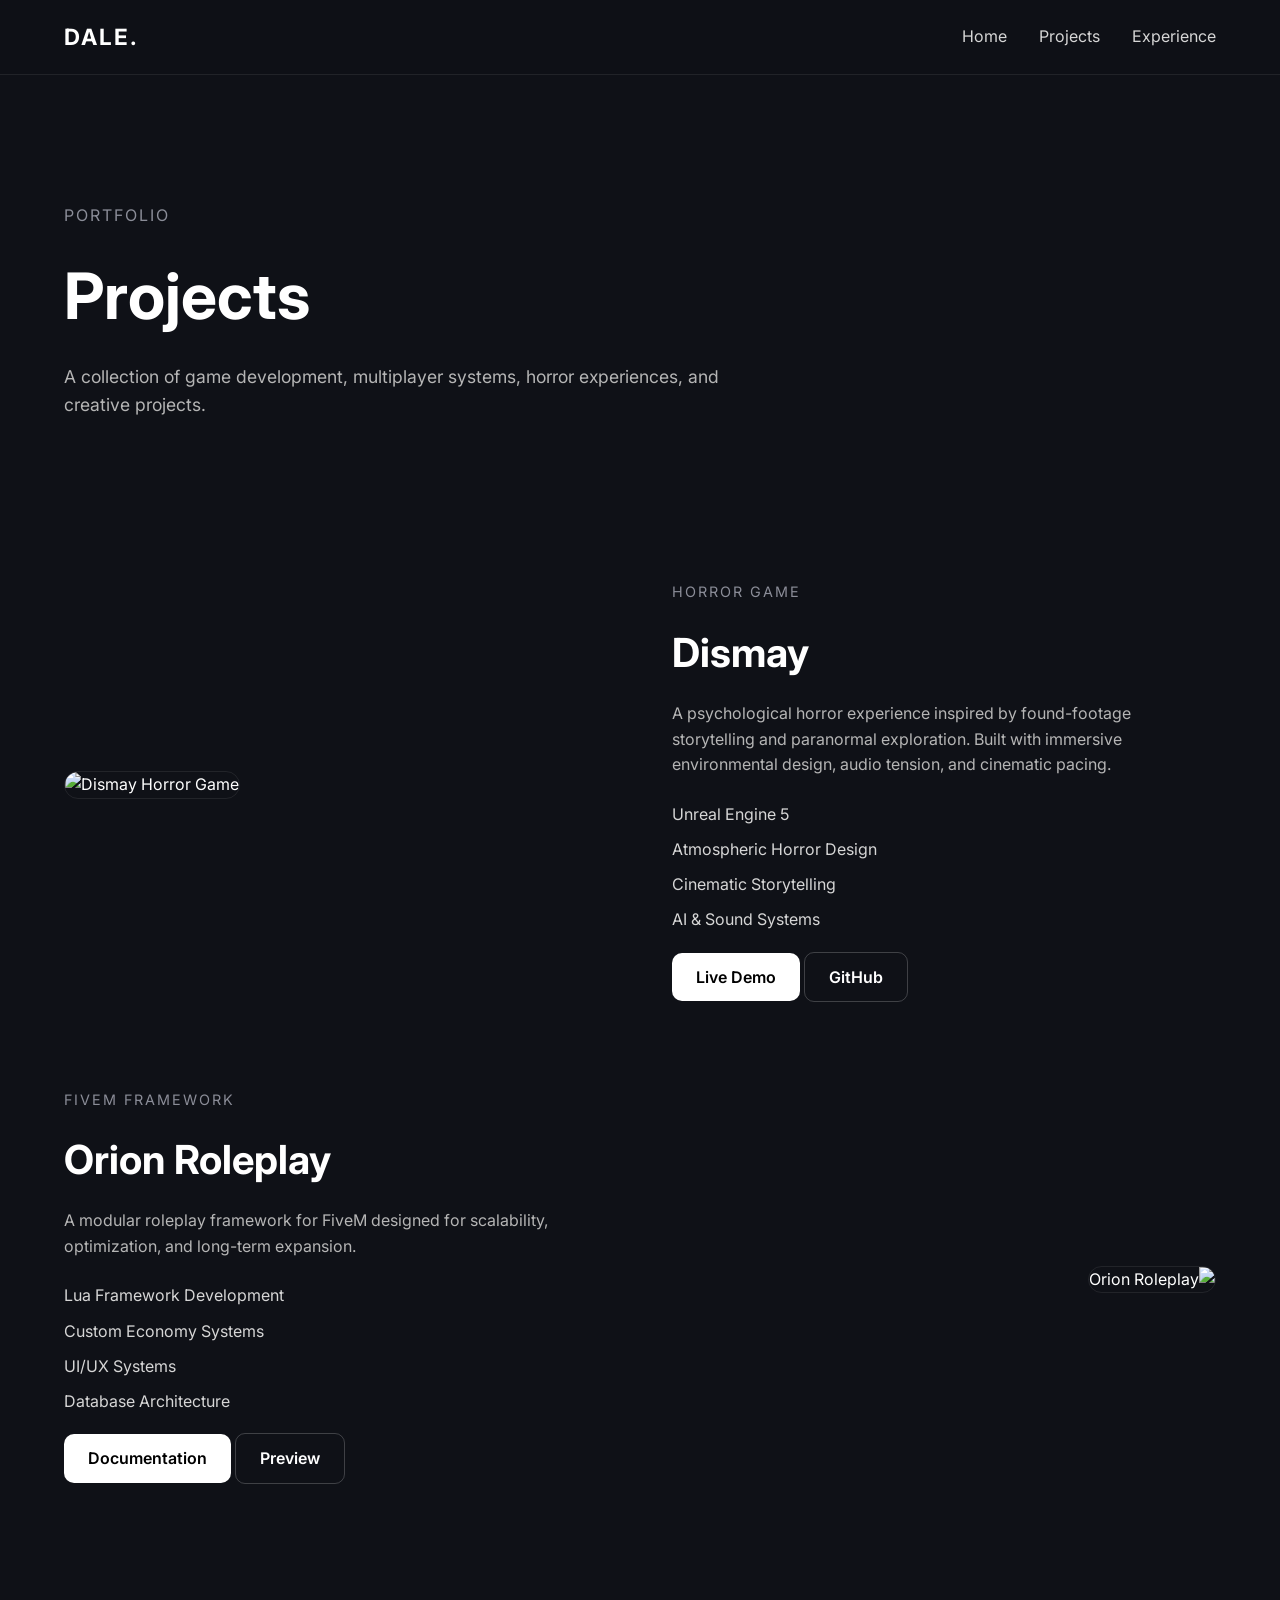
==== projects.html @ 8dcdfbc1 "Test" ====
<!DOCTYPE html>
<html lang="en">
<head>
  <meta charset="UTF-8" />
  <meta name="viewport" content="width=device-width, initial-scale=1.0" />
  <title>Projects | Dale Elston</title>

  <link rel="stylesheet" href="style.css" />

  <link rel="preconnect" href="https://fonts.googleapis.com">
  <link rel="preconnect" href="https://fonts.gstatic.com" crossorigin>

  <link href="https://fonts.googleapis.com/css2?family=Inter:wght@300;400;500;600;700&display=swap" rel="stylesheet">
</head>

<body>

  <!-- NAVBAR -->
  <header class="navbar">
    <div class="container nav-container">

      <a href="index.html" class="logo-link">
        <h1 class="logo">DALE.</h1>
      </a>

      <nav>
        <ul class="nav-links">
          <li><a href="index.html">Home</a></li>
          <li><a href="projects.html">Projects</a></li>
          <li><a href="experience.html">Experience</a></li>
        </ul>
      </nav>
    </div>
  </header>

  <!-- PAGE HERO -->
  <section class="page-hero">
    <div class="container">

      <p class="hero-tag">PORTFOLIO</p>

      <h1>Projects</h1>

      <p class="page-description">
        A collection of game development, multiplayer systems,
        horror experiences, and creative projects.
      </p>

    </div>
  </section>

  <!-- PROJECT SECTION -->
  <section class="section">
    <div class="container">

      <!-- PROJECT CARD -->
      <div class="project-showcase">

        <!-- MEDIA -->
        <div class="project-media">

          <!-- IMAGE -->
          <img src="images/dismay.jpg" alt="Dismay Horror Game">

          <!-- VIDEO -->
          <!--
          <video controls>
            <source src="videos/dismay-trailer.mp4" type="video/mp4">
          </video>
          -->

        </div>

        <!-- INFO -->
        <div class="project-info">

          <span class="project-category">HORROR GAME</span>

          <h2>Dismay</h2>

          <p>
            A psychological horror experience inspired by
            found-footage storytelling and paranormal exploration.
            Built with immersive environmental design, audio tension,
            and cinematic pacing.
          </p>

          <ul class="project-details">
            <li>Unreal Engine 5</li>
            <li>Atmospheric Horror Design</li>
            <li>Cinematic Storytelling</li>
            <li>AI & Sound Systems</li>
          </ul>

          <div class="project-buttons">
            <a href="#" class="btn primary-btn">Live Demo</a>
            <a href="#" class="btn secondary-btn">GitHub</a>
          </div>

        </div>
      </div>

      <!-- SECOND PROJECT -->
      <div class="project-showcase reverse">

        <div class="project-media">
          <img src="images/orion.jpg" alt="Orion Roleplay">
        </div>

        <div class="project-info">

          <span class="project-category">FIVEM FRAMEWORK</span>

          <h2>Orion Roleplay</h2>

          <p>
            A modular roleplay framework for FiveM designed for
            scalability, optimization, and long-term expansion.
          </p>

          <ul class="project-details">
            <li>Lua Framework Development</li>
            <li>Custom Economy Systems</li>
            <li>UI/UX Systems</li>
            <li>Database Architecture</li>
          </ul>

          <div class="project-buttons">
            <a href="#" class="btn primary-btn">Documentation</a>
            <a href="#" class="btn secondary-btn">Preview</a>
          </div>

        </div>
      </div>

    </div>
  </section>

</body>
</html>
---- style.css ----
/* style.css */

* {
  margin: 0;
  padding: 0;
  box-sizing: border-box;
}

html {
  scroll-behavior: smooth;
}

body {
  font-family: 'Inter', sans-serif;
  background: #0f1117;
  color: #ffffff;
  line-height: 1.6;
}

.container {
  width: 90%;
  max-width: 1200px;
  margin: auto;
}

/* NAVBAR */

.navbar {
  position: sticky;
  top: 0;
  background: rgba(15, 17, 23, 0.9);
  backdrop-filter: blur(10px);
  border-bottom: 1px solid rgba(255,255,255,0.08);
  z-index: 1000;
}

.nav-container {
  display: flex;
  justify-content: space-between;
  align-items: center;
  padding: 1.2rem 0;
}

.logo {
  font-size: 1.4rem;
  font-weight: 700;
  letter-spacing: 2px;
}

.nav-links {
  display: flex;
  list-style: none;
  gap: 2rem;
}

.nav-links a {
  text-decoration: none;
  color: #d6d6d6;
  transition: 0.3s ease;
}

.nav-links a:hover {
  color: white;
}

/* HERO */

.hero {
  min-height: 90vh;
  display: flex;
  align-items: center;
}

.hero-content {
  max-width: 700px;
}

.hero-tag {
  color: #8b8d98;
  letter-spacing: 2px;
  margin-bottom: 1rem;
}

.hero h2 {
  font-size: 4rem;
  line-height: 1.1;
  margin-bottom: 1.5rem;
}

.hero-description {
  font-size: 1.1rem;
  color: #b5b5b5;
  margin-bottom: 2rem;
}

.hero-buttons {
  display: flex;
  gap: 1rem;
}

.btn {
  padding: 0.9rem 1.5rem;
  border-radius: 10px;
  text-decoration: none;
  font-weight: 600;
  transition: 0.3s ease;
}

.primary-btn {
  background: white;
  color: black;
}

.primary-btn:hover {
  transform: translateY(-2px);
}

.secondary-btn {
  border: 1px solid rgba(255,255,255,0.2);
  color: white;
}

.secondary-btn:hover {
  background: rgba(255,255,255,0.05);
}

/* SECTIONS */

.section {
  padding: 6rem 0;
}

.section-title {
  font-size: 2rem;
  margin-bottom: 2rem;
}

/* CARD */

.card {
  background: #171923;
  padding: 2rem;
  border-radius: 16px;
  border: 1px solid rgba(255,255,255,0.06);
}

/* PROJECTS */

.project-grid {
  display: grid;
  grid-template-columns: repeat(auto-fit, minmax(280px, 1fr));
  gap: 1.5rem;
}

.project-card {
  background: #171923;
  padding: 2rem;
  border-radius: 16px;
  transition: 0.3s ease;
  border: 1px solid rgba(255,255,255,0.06);
}

.project-card:hover {
  transform: translateY(-6px);
  border-color: rgba(255,255,255,0.15);
}

.project-card h4 {
  margin-bottom: 1rem;
  font-size: 1.3rem;
}

.project-card p {
  color: #b5b5b5;
  margin-bottom: 1rem;
}

.project-card a {
  text-decoration: none;
  color: white;
  font-weight: 600;
}

/* TIMELINE */

.timeline {
  display: flex;
  flex-direction: column;
  gap: 2rem;
}

.timeline-item {
  padding-left: 1rem;
  border-left: 2px solid rgba(255,255,255,0.15);
}

.timeline-item span {
  color: #8b8d98;
  font-size: 0.9rem;
}

.timeline-item h4 {
  margin: 0.5rem 0;
}

/* CONTACT */

.contact-card p {
  margin-bottom: 0.8rem;
}

/* FOOTER */

.footer {
  padding: 2rem 0;
  border-top: 1px solid rgba(255,255,255,0.08);
  text-align: center;
  color: #8b8d98;
}

/* RESPONSIVE */

@media (max-width: 768px) {

  .hero h2 {
    font-size: 2.5rem;
  }

  .nav-links {
    gap: 1rem;
  }

  .hero-buttons {
    flex-direction: column;
    align-items: flex-start;
  }

}

/* Extra Pages
    - About
    - Experience
    - Contact
  */                  


/* PAGE HERO */

.page-hero {
  padding: 8rem 0 4rem;
}

.page-hero h1 {
  font-size: 4rem;
  margin-bottom: 1rem;
}

.page-description {
  max-width: 700px;
  color: #b5b5b5;
  font-size: 1.1rem;
}

/* PROJECT SHOWCASE */

.project-showcase {
  display: grid;
  grid-template-columns: 1fr 1fr;
  gap: 4rem;
  margin-bottom: 6rem;
  align-items: center;
}

.project-showcase.reverse {
  direction: rtl;
}

.project-showcase.reverse .project-info {
  direction: ltr;
}

.project-media img,
.project-media video {
  width: 100%;
  border-radius: 20px;
  border: 1px solid rgba(255,255,255,0.08);
}

.project-category {
  color: #8b8d98;
  letter-spacing: 2px;
  font-size: 0.9rem;
}

.project-info h2 {
  font-size: 2.5rem;
  margin: 1rem 0;
}

.project-info p {
  color: #b5b5b5;
  margin-bottom: 1.5rem;
}

.project-details {
  list-style: none;
  margin-bottom: 2rem;
}

.project-details li {
  margin-bottom: 0.6rem;
  color: #d6d6d6;
}

/* EXPERIENCE */

.experience-grid {
  display: grid;
  gap: 2rem;
}

.experience-card {
  background: #171923;
  border-radius: 20px;
  overflow: hidden;
  border: 1px solid rgba(255,255,255,0.08);
  transition: 0.3s ease;
}

.experience-card:hover {
  transform: translateY(-5px);
}

.experience-card img {
  width: 100%;
  height: 300px;
  object-fit: cover;
}

.experience-content {
  padding: 2rem;
}

.experience-content span {
  color: #8b8d98;
  font-size: 0.9rem;
  letter-spacing: 1px;
}

.experience-content h2 {
  margin: 1rem 0;
}

.experience-content p {
  color: #b5b5b5;
}

/* LOGO LINK */

.logo-link {
  text-decoration: none;
  color: white;
}

/* MOBILE */

@media (max-width: 900px) {

  .project-showcase {
    grid-template-columns: 1fr;
  }

  .project-showcase.reverse {
    direction: ltr;
  }

  .page-hero h1 {
    font-size: 2.8rem;
  }

}
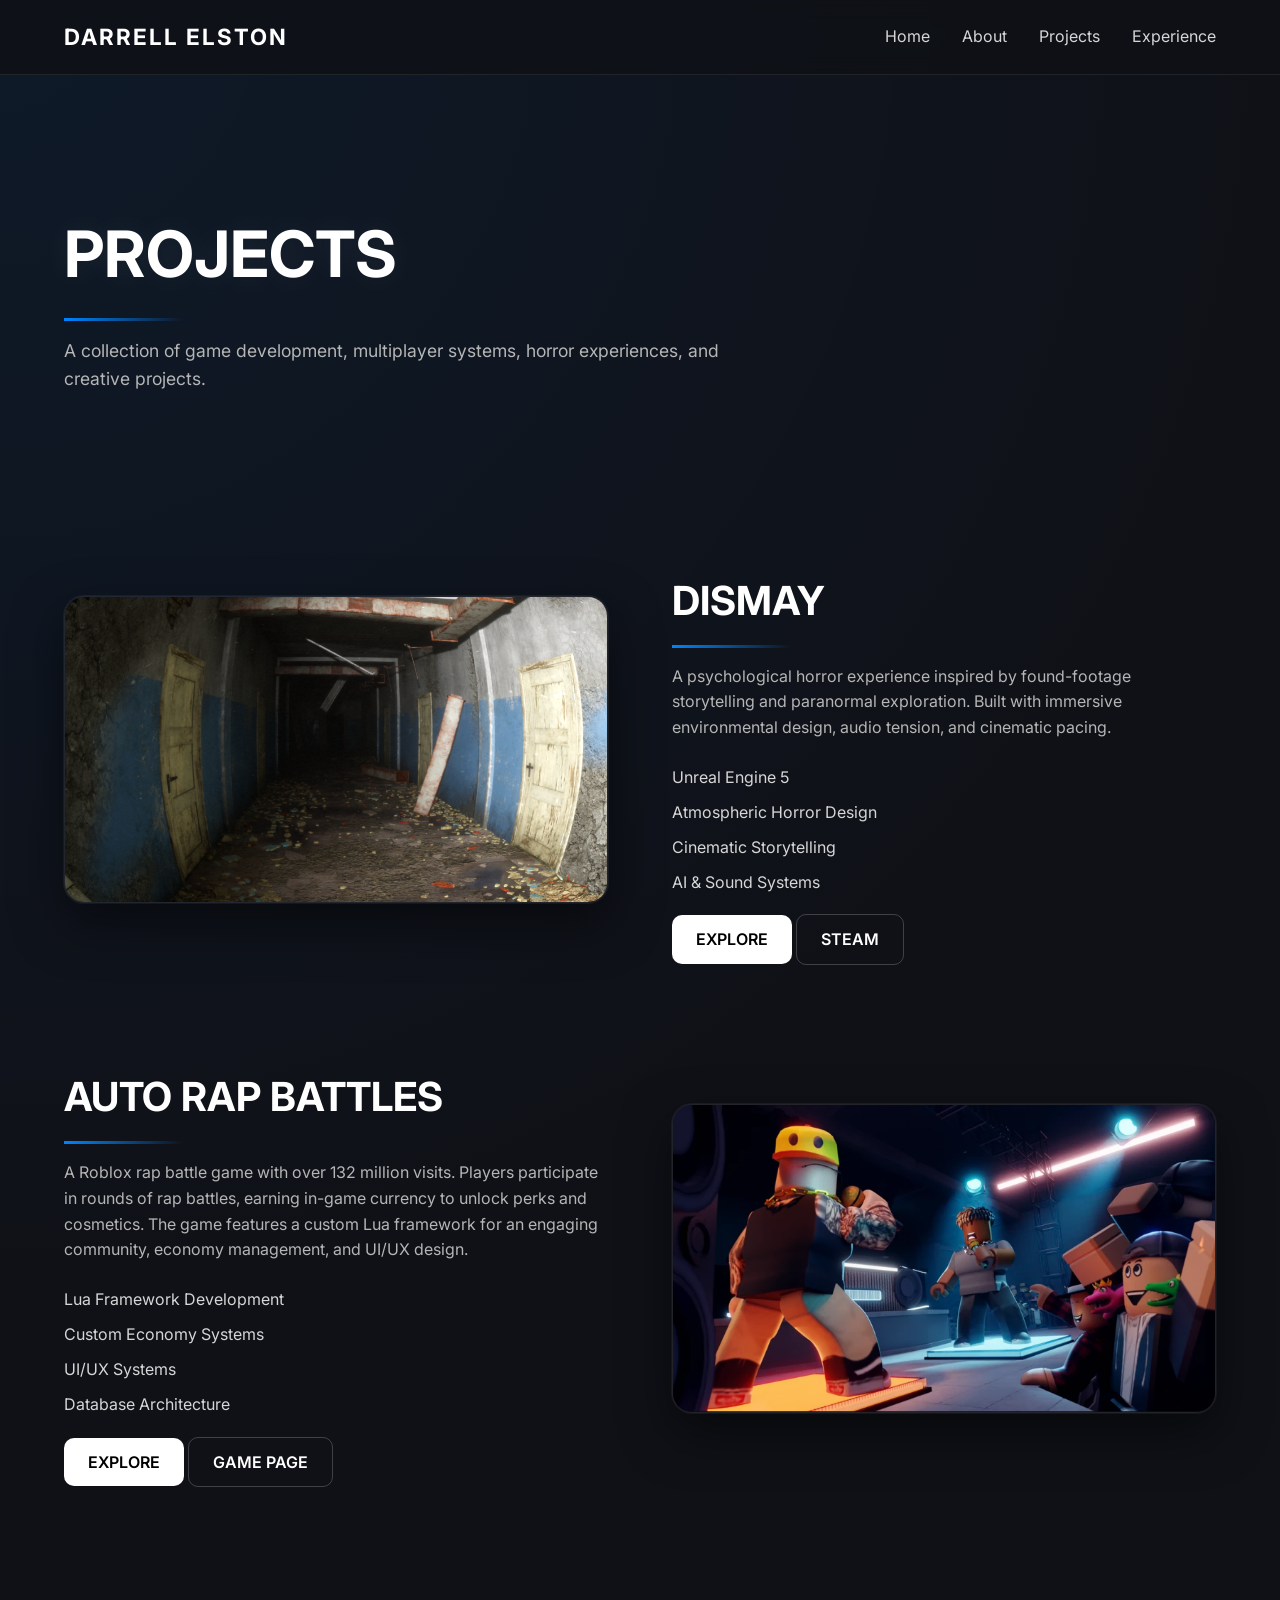
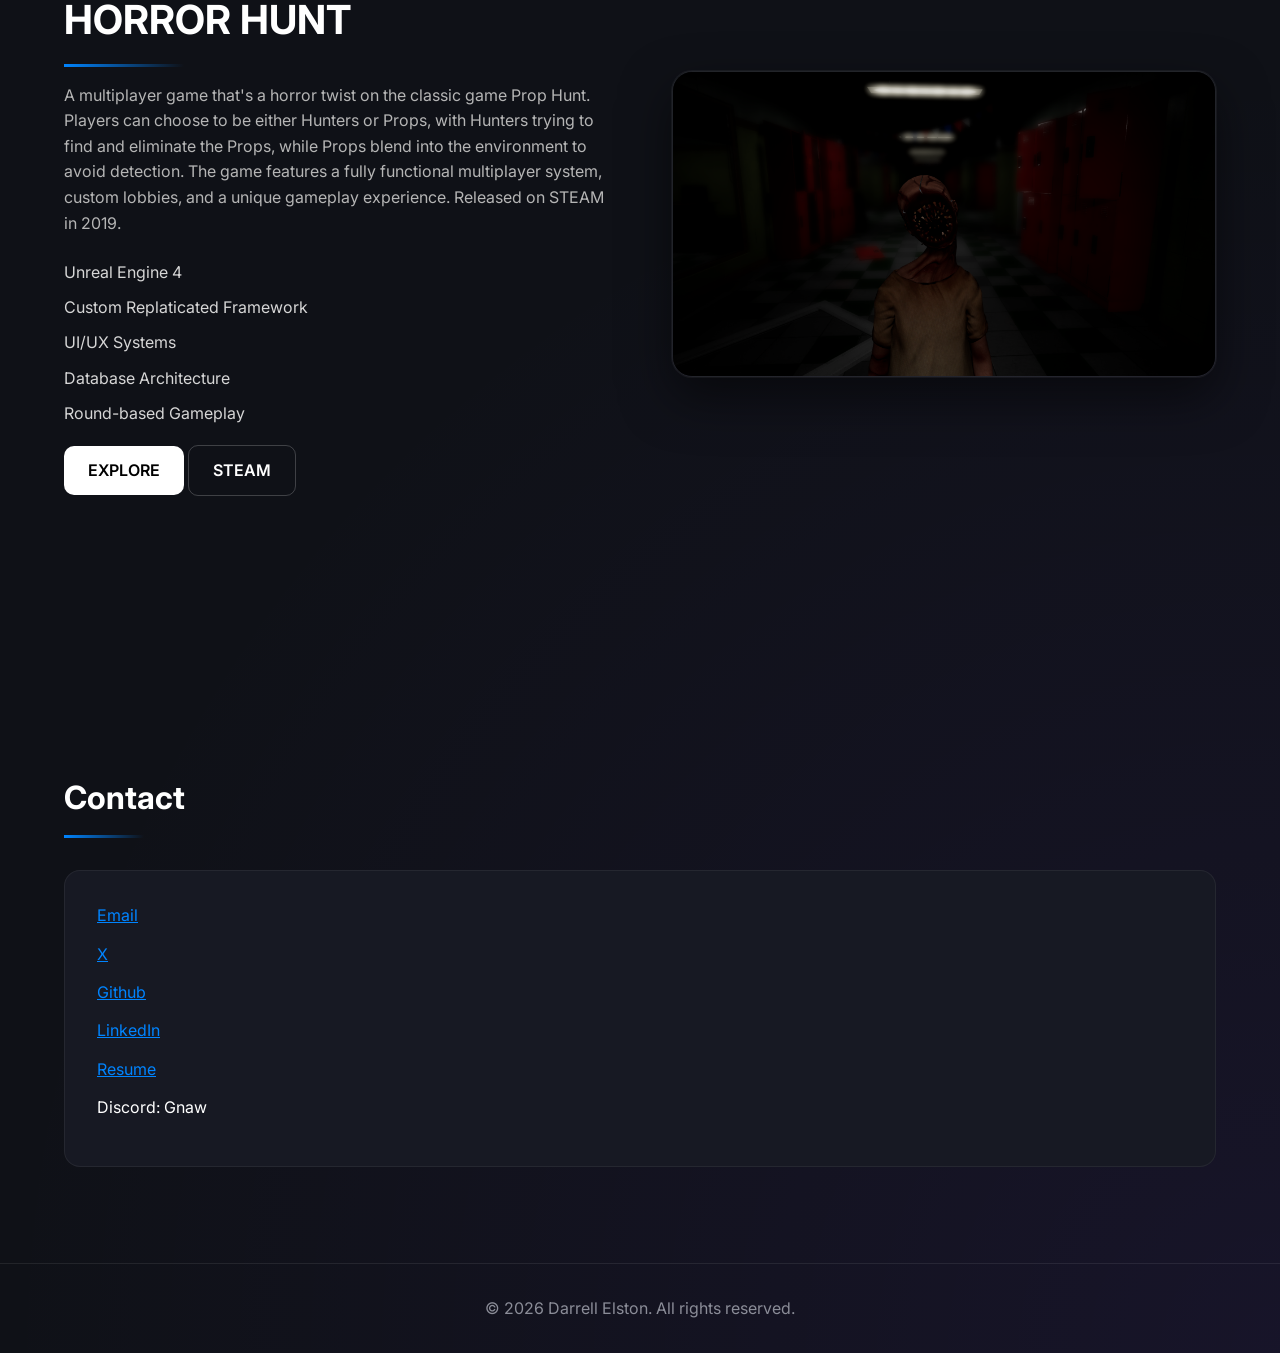
==== commit 909c1bbd: "Update" ====
--- a/projects.html
+++ b/projects.html
@@ -3,7 +3,7 @@
 <head>
   <meta charset="UTF-8" />
   <meta name="viewport" content="width=device-width, initial-scale=1.0" />
-  <title>Projects | Dale Elston</title>
+  <title>Projects | Darrell Elston</title>
 
   <link rel="stylesheet" href="style.css" />
 
@@ -20,12 +20,13 @@
     <div class="container nav-container">
 
       <a href="index.html" class="logo-link">
-        <h1 class="logo">DALE.</h1>
+        <h1 class="logo">DARRELL ELSTON</h1>
       </a>
 
       <nav>
         <ul class="nav-links">
           <li><a href="index.html">Home</a></li>
+          <li><a href="about.html">About</a></li>
           <li><a href="projects.html">Projects</a></li>
           <li><a href="experience.html">Experience</a></li>
         </ul>
@@ -37,9 +38,9 @@
   <section class="page-hero">
     <div class="container">
 
-      <p class="hero-tag">PORTFOLIO</p>
-
-      <h1>Projects</h1>
+      <!-- <p class="hero-tag">PORTFOLIO</p> -->
+
+      <h1 class="section-headers">PROJECTS</h1>
 
       <p class="page-description">
         A collection of game development, multiplayer systems,
@@ -60,7 +61,7 @@
         <div class="project-media">
 
           <!-- IMAGE -->
-          <img src="images/dismay.jpg" alt="Dismay Horror Game">
+          <img src="images/RelayStationImage1.png" alt="Dismay Horror Game">
 
           <!-- VIDEO -->
           <!--
@@ -71,12 +72,12 @@
 
         </div>
 
-        <!-- INFO -->
+        <!-- HORROR HUNT -->
         <div class="project-info">
 
-          <span class="project-category">HORROR GAME</span>
-
-          <h2>Dismay</h2>
+          <!-- <span class="project-category">SINGLEPLAYER PSYCHOLOGICAL HORROR</span> -->
+
+          <h2 class="section-headers">DISMAY</h2>
 
           <p>
             A psychological horror experience inspired by
@@ -93,29 +94,30 @@
           </ul>
 
           <div class="project-buttons">
-            <a href="#" class="btn primary-btn">Live Demo</a>
-            <a href="#" class="btn secondary-btn">GitHub</a>
+            <a href="projects/dismay.html" class="btn primary-btn">EXPLORE</a>
+            <a href="#" class="btn secondary-btn">STEAM</a>
           </div>
 
         </div>
       </div>
 
-      <!-- SECOND PROJECT -->
+      <!-- AUTO RAP BATTLES -->
       <div class="project-showcase reverse">
 
         <div class="project-media">
-          <img src="images/orion.jpg" alt="Orion Roleplay">
+          <img src="images/ARB1.png" alt="Auto Rap Battles">
         </div>
 
         <div class="project-info">
 
-          <span class="project-category">FIVEM FRAMEWORK</span>
-
-          <h2>Orion Roleplay</h2>
+          <!-- <span class="project-category">ROBLOX</span> -->
+
+          <h2 class="section-headers">AUTO RAP BATTLES</h2>
 
           <p>
-            A modular roleplay framework for FiveM designed for
-            scalability, optimization, and long-term expansion.
+            A Roblox rap battle game with over 132 million visits. Players participate in rounds
+            of rap battles, earning in-game currency to unlock perks and cosmetics. 
+            The game features a custom Lua framework for an engaging community, economy management, and UI/UX design.
           </p>
 
           <ul class="project-details">
@@ -126,15 +128,79 @@
           </ul>
 
           <div class="project-buttons">
-            <a href="#" class="btn primary-btn">Documentation</a>
-            <a href="#" class="btn secondary-btn">Preview</a>
+            <a href="projects/autorapbattles.html" class="btn primary-btn">EXPLORE</a>
+            <a href="https://www.roblox.com/games/579955134/Auto-Rap-Battles" target="_blank" class="btn secondary-btn">GAME PAGE</a>
           </div>
 
         </div>
       </div>
 
-    </div>
+    
+
+      <!-- HORROR HUNT -->
+      <div class="project-showcase reverse">
+
+        <div class="project-media">
+          <img src="images/HH1.png" alt="HORROR HUNT">
+        </div>
+
+        <div class="project-info">
+
+          <!-- <span class="project-category">PROP HUNT REIMAGINED</span> -->
+
+          <h2 class="section-headers">HORROR HUNT</h2>
+
+          <p>
+            A multiplayer game that's a horror twist on the classic game Prop Hunt.
+            Players can choose to be either Hunters or Props, with Hunters trying to find and eliminate the Props,
+            while Props blend into the environment to avoid detection. The game features a fully functional 
+            multiplayer system, custom lobbies, and a unique gameplay experience. Released on STEAM in 2019.
+          </p>
+
+          <ul class="project-details">
+            <li>Unreal Engine 4</li>
+            <li>Custom Replaticated Framework</li>
+            <li>UI/UX Systems</li>
+            <li>Database Architecture</li>
+            <li>Round-based Gameplay</li>
+          </ul>
+
+          <div class="project-buttons">
+            <a href="projects/horrorhunt.html" class="btn primary-btn">EXPLORE</a>
+            <a href="https://store.steampowered.com/app/731890/Horror_Hunt/" target="_blank" class="btn secondary-btn">STEAM</a>
+          </div>
+
+        </div>
+      </div>
+
+    </div>
+
   </section>
+
+
+<!-- CONTACT -->
+  <section id="contact" class="section">
+    <div class="container">
+      <h3 class="section-title">Contact</h3>
+
+      <div class="card contact-card">
+        <p><a href="mailto:darrellelston@gmail.com">Email</a></p>
+        <p><a href="https://x.com/gnawtv" target="_blank">X</a></p>
+        <p><a href="https://github.com/GnawGames" target="_blank">Github</a></p>
+        <p><a href="https://www.linkedin.com/in/darrell-elston-372950226/" target="_blank">LinkedIn</a></p>
+        <p><a href="resume/Darrell Elston Resume.pdf" target="_blank" rel="noopener noreferrer">Resume</a></p>
+        <p>Discord: Gnaw</p>
+      </div>
+    </div>
+  </section>
+
+  <!-- FOOTER -->
+  <footer class="footer">
+    <div class="container">
+      <p>© 2026 Darrell Elston. All rights reserved.</p>
+    </div>
+  </footer>
+
 
 </body>
 </html>
--- a/style.css
+++ b/style.css
@@ -147,38 +147,58 @@
 /* PROJECTS */
 
 .project-grid {
-  display: grid;
-  grid-template-columns: repeat(auto-fit, minmax(280px, 1fr));
-  gap: 1.5rem;
-}
-
-.project-card {
-  background: #171923;
-  padding: 2rem;
-  border-radius: 16px;
-  transition: 0.3s ease;
-  border: 1px solid rgba(255,255,255,0.06);
-}
-
-.project-card:hover {
-  transform: translateY(-6px);
-  border-color: rgba(255,255,255,0.15);
-}
-
-.project-card h4 {
-  margin-bottom: 1rem;
-  font-size: 1.3rem;
-}
-
-.project-card p {
-  color: #b5b5b5;
-  margin-bottom: 1rem;
-}
-
-.project-card a {
-  text-decoration: none;
-  color: white;
-  font-weight: 600;
+    display: grid;
+    grid-template-columns: repeat(auto-fit, minmax(350px, 1fr));
+    gap: 2rem;
+}
+
+.image-card {
+    position: relative;
+    overflow: hidden;
+    border-radius: 20px;
+    height: 350px;
+    text-decoration: none;
+    color: white;
+    border: 1px solid rgba(255,255,255,0.08);
+}
+
+.image-card img {
+    width: 100%;
+    height: 100%;
+    object-fit: cover;
+    transition: transform 0.5s ease;
+}
+
+.image-card:hover img {
+    transform: scale(1.08);
+}
+
+.project-overlay {
+    position: absolute;
+    inset: 0;
+
+    display: flex;
+    flex-direction: column;
+    justify-content: flex-end;
+
+    padding: 2rem;
+
+    background:
+        linear-gradient(
+            to top,
+            rgba(0,0,0,0.85) 0%,
+            rgba(0,0,0,0.5) 40%,
+            rgba(0,0,0,0.1) 100%
+        );
+}
+
+.project-overlay h3 {
+    font-size: 2rem;
+    margin-bottom: .5rem;
+}
+
+.project-overlay p {
+    color: rgba(255,255,255,.8);
 }
 
 /* TIMELINE */
@@ -378,4 +398,496 @@
     font-size: 2.8rem;
   }
 
+}
+
+
+
+/* ABOUT PAGE */
+
+.about-section {
+    padding: 7rem 0;
+}
+
+.about-content {
+    max-width: 850px;
+    margin: auto;
+}
+
+.about-content h2 {
+    font-size: 3rem;
+    margin-bottom: 2rem;
+}
+
+.about-content p {
+    color: #b5b5b5;
+    font-size: 1.1rem;
+    line-height: 1.9;
+    margin-bottom: 1.5rem;
+}
+
+/* IMAGE BREAKS */
+
+.image-break {
+    position: relative;
+    max-width: 1200px;
+    margin: 5rem auto;
+    padding: 0 2rem;
+}
+
+.image-break img {
+    width: 100%;
+    height: 350px;
+    object-fit: cover;
+
+    border-radius: 20px;
+
+    border: 1px solid rgba(255,255,255,0.08);
+
+    box-shadow:
+        0 20px 50px rgba(0,0,0,0.5),
+        0 0 0 1px rgba(255,255,255,0.03);
+
+    display: block;
+}
+
+
+
+/* MOBILE */
+
+@media (max-width: 768px) {
+
+    .about-content h2 {
+        font-size: 2rem;
+    }
+
+    .image-break img {
+        height: 300px;
+    }
+
+}
+
+.image-break img {
+    transition: transform 0.5s ease;
+}
+
+.image-break:hover img {
+    transform: scale(1.02);
+}
+
+
+
+
+/* PROJECT DETAIL PAGES */
+
+.project-hero {
+    position: relative;
+    height: 70vh;
+    min-height: 500px;
+    overflow: hidden;
+}
+
+.project-hero img {
+    width: 100%;
+    height: 100%;
+    object-fit: cover;
+}
+
+.project-hero-overlay {
+    position: absolute;
+    inset: 0;
+
+    display: flex;
+    align-items: flex-end;
+
+    background: linear-gradient(
+        to top,
+        rgba(0,0,0,.9),
+        rgba(0,0,0,.3)
+    );
+}
+
+.project-hero-content {
+    padding: 4rem;
+    max-width: 900px;
+}
+
+.project-hero-content h1 {
+    font-size: 4rem;
+    margin-bottom: 1rem;
+}
+
+.project-page-section {
+    padding: 6rem 0;
+}
+
+.project-page-content {
+    max-width: 900px;
+    margin: auto;
+}
+
+.project-page-content h2 {
+    margin-bottom: 1.5rem;
+    font-size: 2.5rem;
+}
+
+.project-page-content p {
+    color: #b5b5b5;
+    line-height: 1.9;
+    margin-bottom: 1.5rem;
+}
+
+.media-break {
+    width: 100%;
+    padding: 2rem 0;
+}
+
+.media-break video,
+.media-break img {
+    width: 100%;
+    max-width: 1200px;
+    display: block;
+    margin: auto;
+    border-radius: 20px;
+}
+
+.gallery {
+    display: grid;
+    grid-template-columns: repeat(3, 1fr);
+    gap: 1.5rem;
+}
+
+.gallery img {
+    width: 100%;
+    border-radius: 15px;
+    height: 250px;
+    object-fit: cover;
+}
+
+.project-stats {
+    display: flex;
+    gap: 2rem;
+    margin-top: 2rem;
+    flex-wrap: wrap;
+}
+
+.stat-card {
+    flex: 1;
+    min-width: 200px;
+    background: #171923;
+    padding: 2rem;
+    border-radius: 15px;
+}
+
+@media (max-width: 768px) {
+
+    .gallery {
+        grid-template-columns: 1fr;
+    }
+
+    .project-hero-content h1 {
+        font-size: 2.5rem;
+    }
+}
+
+/* SPECIAL TITLE FONTS */
+
+/* Dismay Title */
+.dismay-title {
+    font-family: 'VCR OSD Mono', monospace;
+    font-size: 4rem;
+    letter-spacing: 4px;
+    text-transform: uppercase;
+}
+
+/* Horror Hunt Title */
+@font-face {
+    font-family: 'DCC Ash';
+    src: url('../fonts/dcc-ash.ttf') format('truetype');
+}
+
+.dcc-font {
+    font-family: 'DCC Ash', serif;
+    font-size: 4rem;
+    letter-spacing: 8px;
+    text-transform: uppercase;
+}
+
+
+
+/* Downloadable Link Color */
+
+a {
+  color: rgb(0, 132, 255);
+}
+
+/* Lightbox Background */
+.lightboxOverlay {
+    background-color: #000 !important;
+    opacity: 0.95 !important;
+}
+
+/* Lightbox Container */
+.lb-outerContainer {
+    background-color: #111 !important;
+}
+
+/* Image Container */
+.lb-container {
+    background-color: #111 !important;
+}
+
+/* Disable transition flashes */
+.lb-image {
+    transition: none !important;
+}
+
+
+/* Background gradient */
+body {
+    background:
+        radial-gradient(circle at top left,
+        rgba(0,132,255,.08),
+        transparent 40%),
+
+        radial-gradient(circle at bottom right,
+        rgba(120,60,255,.08),
+        transparent 40%),
+
+        #0f1117;
+}
+
+
+/* glow on important titles */
+.hero h2,
+.page-hero h1 {
+    text-shadow:
+        0 0 30px rgba(255,255,255,.08);
+}
+
+
+/* Navbar animations */
+.nav-links a {
+    position: relative;
+}
+
+.nav-links a::after {
+    content: "";
+    position: absolute;
+
+    left: 0;
+    bottom: -6px;
+
+    width: 0;
+    height: 2px;
+
+    background: white;
+
+    transition: width .3s ease;
+}
+
+.nav-links a:hover::after {
+    width: 100%;
+}
+
+
+/* Card movement animations */
+.card,
+.experience-card,
+.stat-card {
+    transition:
+        transform .3s ease,
+        box-shadow .3s ease,
+        border-color .3s ease;
+}
+
+.card:hover,
+.experience-card:hover,
+.stat-card:hover {
+    transform: translateY(-8px);
+
+    box-shadow:
+        0 15px 40px rgba(0,0,0,.35);
+
+    border-color:
+        rgba(255,255,255,.15);
+}
+
+/* Divider Lines Index */
+.section-title {
+    position: relative;
+    padding-bottom: 15px;
+}
+
+.section-title::after {
+    content: "";
+
+    position: absolute;
+
+    left: 0;
+    bottom: 0;
+
+    width: 80px;
+    height: 3px;
+
+    background:
+        linear-gradient(
+            to right,
+            #0084ff,
+            transparent
+        );
+}
+
+/* Divider Lines Other Pages */
+
+.section-headers {
+    position: relative;
+    padding-bottom: 15px;
+}
+
+.section-headers::after {
+    content: "";
+
+    position: absolute;
+
+    left: 0;
+    bottom: 0;
+
+    width: 120px;
+    height: 3px;
+
+    background:
+        linear-gradient(
+            to right,
+            #0084ff,
+            transparent
+        );
+}
+
+
+
+/* Card Glows */
+.image-card::before {
+    content: "";
+
+    position: absolute;
+    inset: 0;
+
+    background:
+        linear-gradient(
+            135deg,
+            rgba(0,132,255,.15),
+            transparent 40%
+        );
+
+    opacity: 0;
+
+    transition: opacity .4s ease;
+
+    z-index: 1;
+}
+
+.image-card:hover::before {
+    opacity: 1;
+}
+
+
+
+/* Timeline Improvement */
+.timeline-item {
+    position: relative;
+}
+
+.timeline-item::before {
+    content: "";
+
+    position: absolute;
+
+    left: -8px;
+    top: 5px;
+
+    width: 14px;
+    height: 14px;
+
+    border-radius: 50%;
+
+    background: #0084ff;
+
+    box-shadow:
+        0 0 15px rgba(0,132,255,.5);
+}
+
+
+
+/* Custom Scrollbar */
+::-webkit-scrollbar {
+    width: 10px;
+}
+
+::-webkit-scrollbar-track {
+    background: #0f1117;
+}
+
+::-webkit-scrollbar-thumb {
+    background: #2a2d36;
+    border-radius: 10px;
+}
+
+::-webkit-scrollbar-thumb:hover {
+    background: #0084ff;
+}
+
+.hero {
+    position: relative;
+}
+
+.hidden {
+    opacity: 0;
+    transform: translateY(40px);
+}
+
+.show {
+    opacity: 1;
+    transform: translateY(0);
+}
+
+/* Image Shadow Glow Effect */
+.image-break img,
+.project-media img,
+.project-hero img {
+    box-shadow:
+        0 0 0 1px rgba(255,255,255,0.05),
+        0 20px 50px rgba(0,0,0,0.5);
+}
+
+/* Image Card Hover Shadow Effect */
+.image-card:hover {
+    box-shadow:
+        0 25px 60px rgba(0,0,0,.45);
+}
+
+
+/* Gallery Image Hover Effect */
+.gallery img {
+    transition:
+        transform .3s ease,
+        box-shadow .3s ease;
+}
+
+.gallery img:hover {
+    transform: scale(1.04);
+
+    box-shadow:
+        0 15px 40px rgba(0,0,0,.45);
+}
+
+/* Logo Hover Effect */
+.logo {
+    transition:
+        color .3s ease,
+        text-shadow .3s ease;
+}
+
+.logo:hover {
+    text-shadow:
+        0 0 15px rgba(255,255,255,.3);
 }
